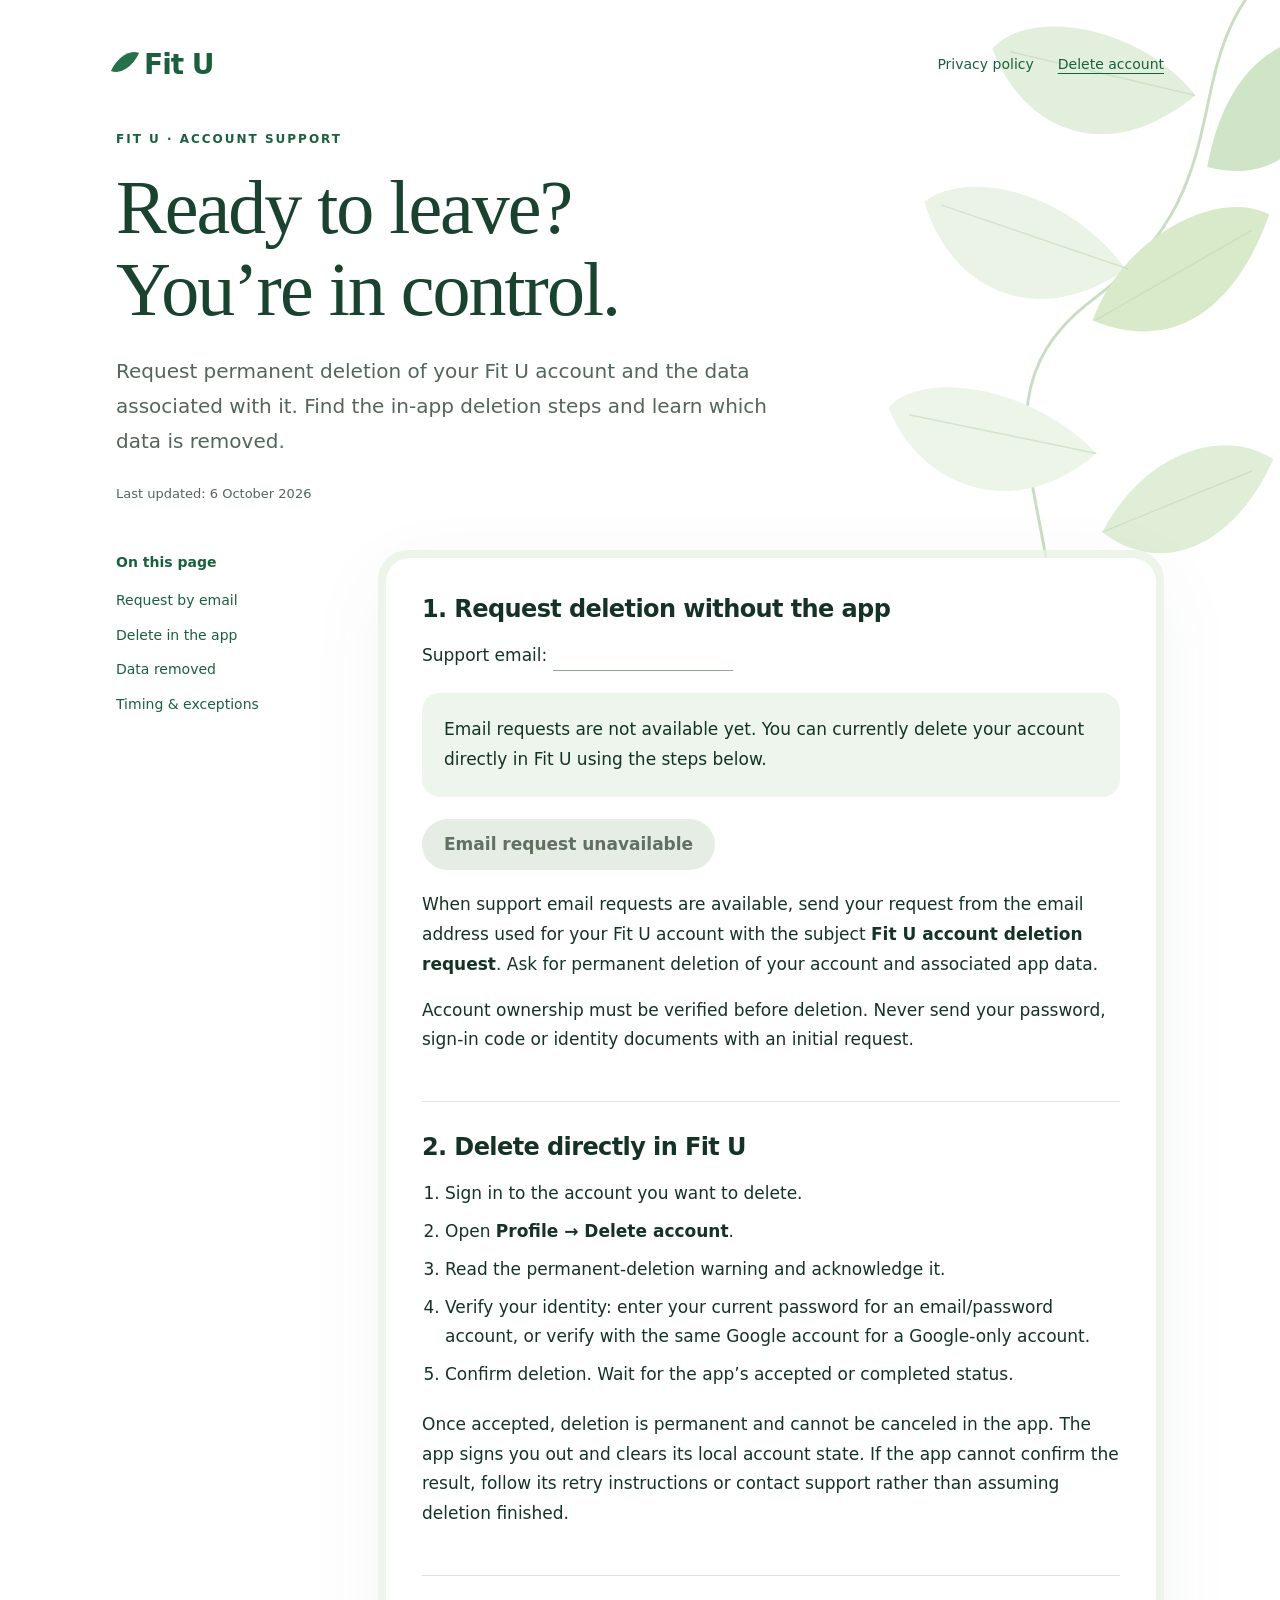
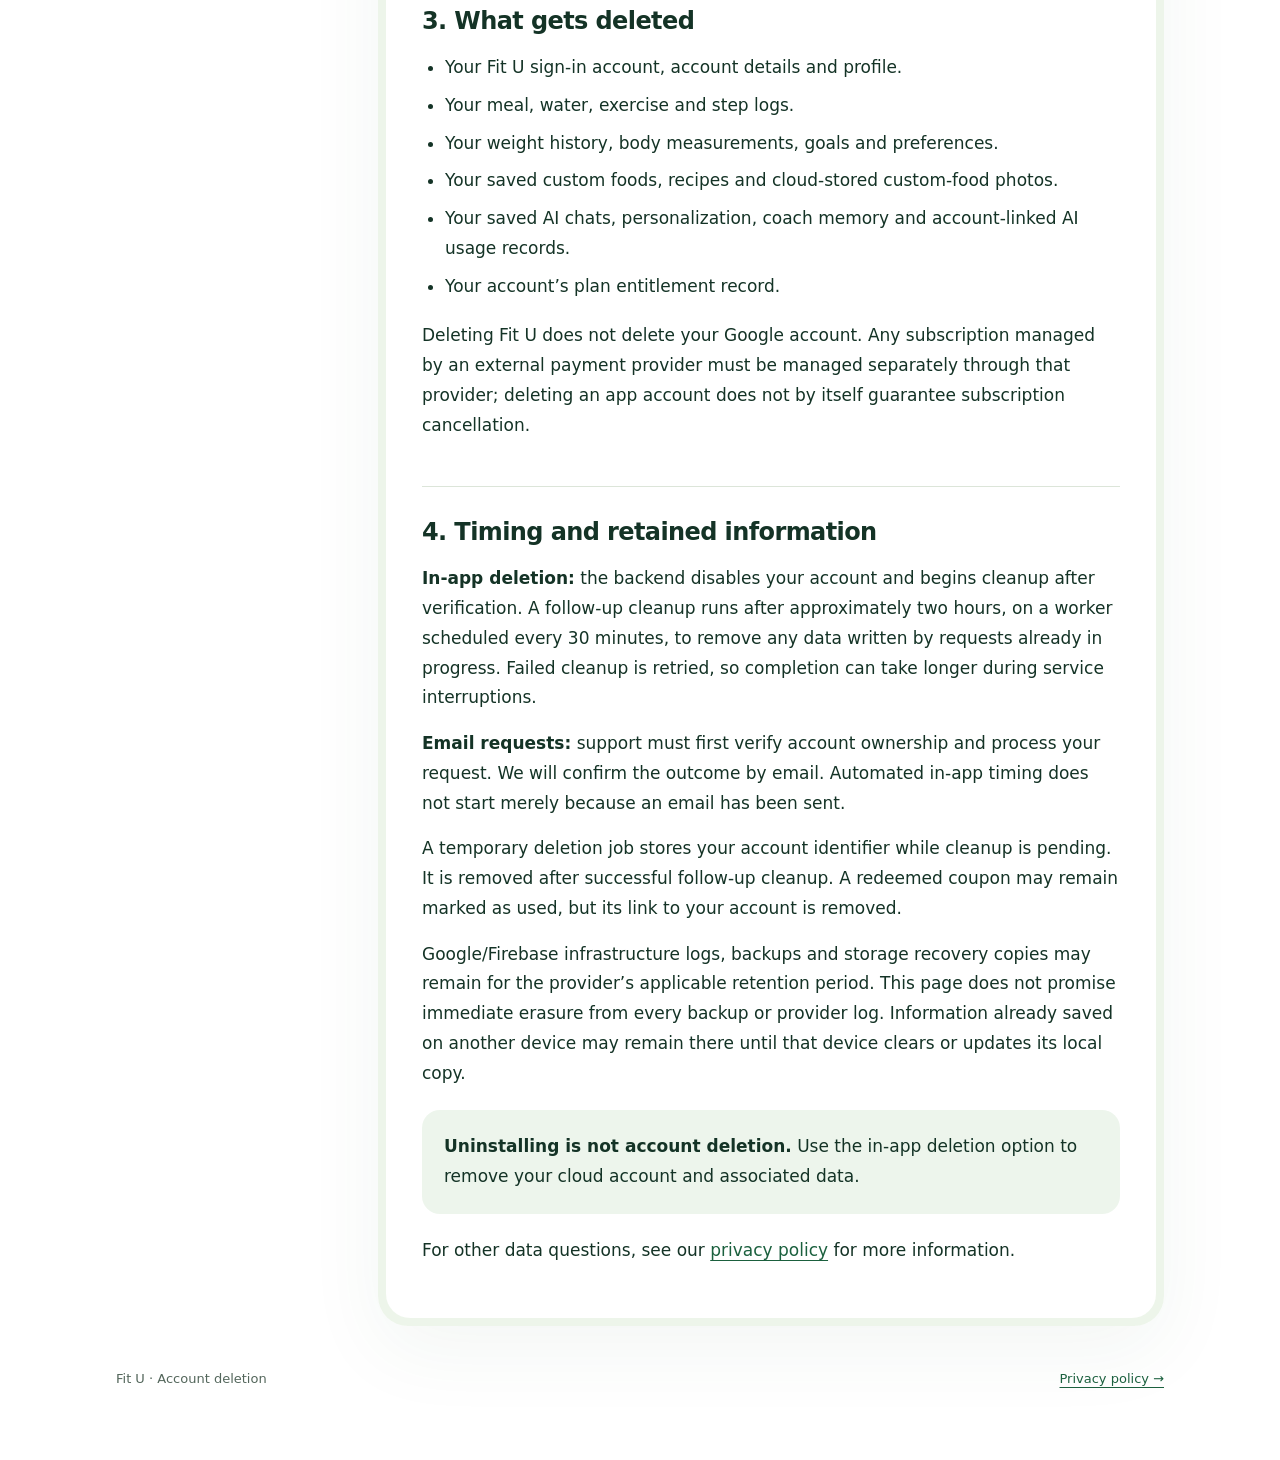
==== account-deletion.html @ ba50d15b "Add Fit U privacy and account deletion website" ====
<!doctype html>
<html lang="en"><head><meta charset="utf-8"><meta name="viewport" content="width=device-width,initial-scale=1"><meta name="description" content="Request permanent deletion of your Fit U account and associated fitness, nutrition, photo and AI data."><title>Delete your account · Fit U</title><link rel="stylesheet" href="styles.css"></head>
<body><a class="skip" href="#main">Skip to content</a><div class="shell"><header><a class="brand" href="./">Fit U</a><nav aria-label="Main navigation"><a href="privacy-policy.html">Privacy policy</a><a href="account-deletion.html" aria-current="page">Delete account</a></nav></header>
<main id="main"><div class="eyebrow">Fit U · Account support</div><h1>Ready to leave?<br>You’re in control.</h1><p class="intro">Request permanent deletion of your Fit U account and the data associated with it. Find the in-app deletion steps and learn which data is removed.</p><p class="date">Last updated: 6 October 2026</p><div class="layout"><aside class="contents" aria-label="On this page"><strong>On this page</strong><a href="#request">Request by email</a><a href="#app">Delete in the app</a><a href="#removed">Data removed</a><a href="#timing">Timing & exceptions</a></aside><div class="paper"><div class="core">
<section id="request"><h2>1. Request deletion without the app</h2><p>Support email: <span class="email-slot" aria-label="Support email not yet provided"></span></p><div class="callout"><p>Email requests are not available yet. You can currently delete your account directly in Fit U using the steps below.</p></div><div class="button" aria-disabled="true">Email request unavailable</div><p style="margin-top:20px">When support email requests are available, send your request from the email address used for your Fit U account with the subject <strong>Fit U account deletion request</strong>. Ask for permanent deletion of your account and associated app data.</p><p>Account ownership must be verified before deletion. Never send your password, sign-in code or identity documents with an initial request.</p></section><section id="app"><h2>2. Delete directly in Fit U</h2><ol><li>Sign in to the account you want to delete.</li><li>Open <strong>Profile → Delete account</strong>.</li><li>Read the permanent-deletion warning and acknowledge it.</li><li>Verify your identity: enter your current password for an email/password account, or verify with the same Google account for a Google-only account.</li><li>Confirm deletion. Wait for the app’s accepted or completed status.</li></ol><p>Once accepted, deletion is permanent and cannot be canceled in the app. The app signs you out and clears its local account state. If the app cannot confirm the result, follow its retry instructions or contact support rather than assuming deletion finished.</p></section>
<section id="removed"><h2>3. What gets deleted</h2><ul><li>Your Fit U sign-in account, account details and profile.</li><li>Your meal, water, exercise and step logs.</li><li>Your weight history, body measurements, goals and preferences.</li><li>Your saved custom foods, recipes and cloud-stored custom-food photos.</li><li>Your saved AI chats, personalization, coach memory and account-linked AI usage records.</li><li>Your account’s plan entitlement record.</li></ul><p>Deleting Fit U does not delete your Google account. Any subscription managed by an external payment provider must be managed separately through that provider; deleting an app account does not by itself guarantee subscription cancellation.</p></section>
<section id="timing"><h2>4. Timing and retained information</h2><p><strong>In-app deletion:</strong> the backend disables your account and begins cleanup after verification. A follow-up cleanup runs after approximately two hours, on a worker scheduled every 30 minutes, to remove any data written by requests already in progress. Failed cleanup is retried, so completion can take longer during service interruptions.</p><p><strong>Email requests:</strong> support must first verify account ownership and process your request. We will confirm the outcome by email. Automated in-app timing does not start merely because an email has been sent.</p><p>A temporary deletion job stores your account identifier while cleanup is pending. It is removed after successful follow-up cleanup. A redeemed coupon may remain marked as used, but its link to your account is removed.</p><p>Google/Firebase infrastructure logs, backups and storage recovery copies may remain for the provider’s applicable retention period. This page does not promise immediate erasure from every backup or provider log. Information already saved on another device may remain there until that device clears or updates its local copy.</p><div class="callout"><p><strong>Uninstalling is not account deletion.</strong> Use the in-app deletion option to remove your cloud account and associated data.</p></div><p>For other data questions, see our <a href="privacy-policy.html">privacy policy</a> for more information.</p></section>
</div></div></div></main><footer><span>Fit U · Account deletion</span><a href="privacy-policy.html">Privacy policy →</a></footer></div></body></html>
---- styles.css ----
:root{color-scheme:light;--bg:#ffffff;--paper:#ffffff;--ink:#143326;--muted:#53665b;--green:#1b603e;--line:#dce5d9;--soft:#edf5ec}
*{box-sizing:border-box}html{scroll-behavior:smooth}body{margin:0;background:var(--bg);color:var(--ink);font:17px/1.75 ui-sans-serif,system-ui,sans-serif}a{color:var(--green);text-underline-offset:4px;overflow-wrap:anywhere}a:hover{text-decoration-thickness:2px}a:focus-visible{outline:3px solid var(--green);outline-offset:5px}.skip{position:absolute;top:-100px;left:16px;padding:12px;background:var(--paper)}.skip:focus{top:12px;z-index:3}.shell{max-width:1100px;margin:auto;padding:28px 26px 70px}header{display:flex;align-items:center;justify-content:space-between;gap:24px;padding:12px 0 40px} .brand{font-weight:750;letter-spacing:-1px;font-size:28px;text-decoration:none;white-space:nowrap}nav{display:flex;gap:24px;flex-wrap:wrap}nav a{font-size:14px;text-decoration:none}nav a[aria-current=page]{text-decoration:underline}.eyebrow{font-size:12px;font-weight:700;letter-spacing:2px;text-transform:uppercase;color:var(--green)}h1{font-family:Georgia,serif;font-weight:400;font-size:clamp(44px,6vw,76px);letter-spacing:-2px;line-height:1.08;margin:16px 0 24px}h2{font-size:24px;letter-spacing:-.6px;line-height:1.3;margin:0 0 16px}h3{font-size:18px;margin:22px 0 8px}p{margin:0 0 16px}.intro{max-width:720px;color:var(--muted);font-size:20px}.date{font-size:13px;color:var(--muted);margin:24px 0 44px}.layout{display:grid;grid-template-columns:220px minmax(0,1fr);gap:42px}.contents{align-self:start;position:sticky;top:24px;font-size:14px}.contents strong{display:block;margin-bottom:14px}.contents a{display:block;text-decoration:none;margin:10px 0}.paper{padding:8px;background:var(--soft);border-radius:30px}.core{background:var(--paper);border-radius:24px;padding:36px}section{scroll-margin-top:30px;padding:0 0 30px;margin:0 0 30px;border-bottom:1px solid var(--line)}section:last-child{padding-bottom:0;margin-bottom:0;border:0}ul,ol{padding-left:23px;margin:12px 0 20px}li{margin:8px 0}.callout{background:var(--soft);border-radius:18px;padding:22px;margin:22px 0}.callout p:last-child{margin-bottom:0}.button{display:inline-flex;align-items:center;gap:18px;background:var(--green);color:#fff;padding:14px 22px;border-radius:100px;text-decoration:none;font-weight:650;line-height:1.4;transition:transform .2s cubic-bezier(.16,1,.3,1)}.button:hover{transform:translateY(-2px)}.button:active{transform:scale(.98)}.button span{font-size:22px}table{width:100%;border-collapse:collapse;font-size:15px}th,td{text-align:left;vertical-align:top;padding:14px 10px;border-bottom:1px solid var(--line)}th{color:var(--green)}.table-wrap{overflow-x:auto}footer{margin-top:42px;color:var(--muted);font-size:13px;display:flex;justify-content:space-between;gap:16px;flex-wrap:wrap}.home-links{display:flex;gap:16px;flex-wrap:wrap;margin-top:32px}.notice{font-size:14px;color:var(--muted)}
@media(max-width:760px){.shell{padding:18px 18px 44px}header{align-items:flex-start;gap:12px;padding-bottom:30px}nav{gap:10px 18px;justify-content:flex-end}nav a{font-size:12px}.layout{grid-template-columns:minmax(0,1fr);gap:22px}.contents{position:static;display:flex;flex-wrap:wrap;gap:8px 18px}.contents strong{width:100%;margin:0}.contents a{margin:0}.core{padding:24px 20px}.intro{font-size:18px}.date{margin-bottom:28px}h1{letter-spacing:-1.3px}.button{max-width:100%}}
body::before{content:"";position:fixed;inset:0;background:url('leaves.svg') right top / min(680px,75vw) auto no-repeat;pointer-events:none;z-index:-1}body{isolation:isolate}.shell{position:relative}.brand::before{content:"";display:inline-block;width:18px;height:28px;margin-right:10px;border-radius:100% 0 100% 0;background:#26704b;transform:rotate(25deg);vertical-align:-2px}.paper{background:rgba(232,242,229,.78);box-shadow:0 24px 80px rgba(39,86,52,.055)}.core{background:rgba(255,255,255,.97)}.intro{max-width:670px}h1{color:#19432e}.contents strong{color:var(--green)}.button[aria-disabled=true]{background:#e5ede4;color:#61715f;cursor:default;transform:none}.email-slot{display:inline-block;min-width:180px;height:30px;border-bottom:1px solid #89ae91;vertical-align:middle}
@media(prefers-reduced-motion:reduce){html{scroll-behavior:auto}.button{transition:none}}
@media print{body{background:white;color:black;font-size:11pt}.shell{padding:0}header,footer,.contents,.skip{display:none}.layout{display:block}.paper,.core{background:white;padding:0}h1{font-size:30pt}.button{background:none;color:black;padding:0}section{break-inside:avoid}.date{margin-bottom:20px}}
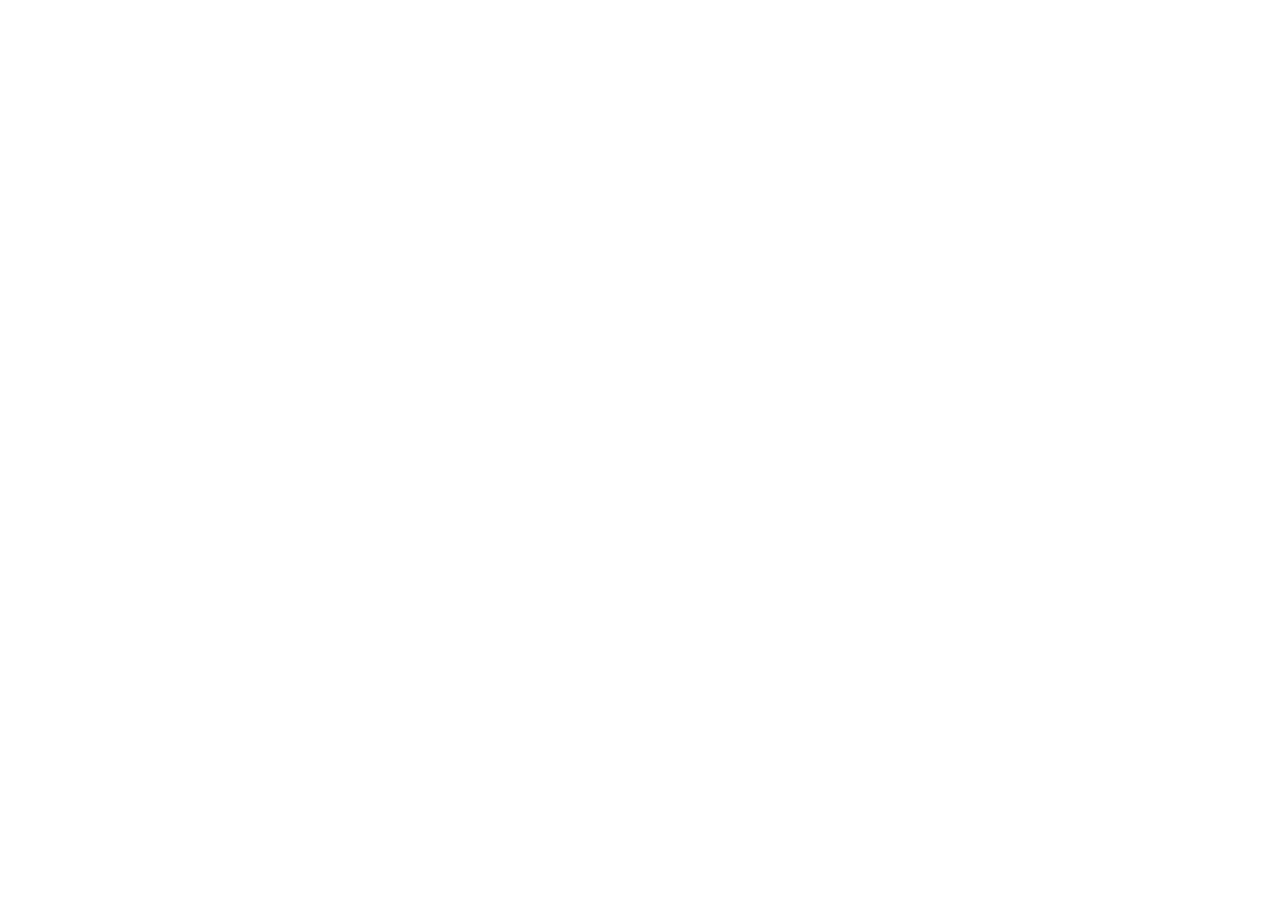
==== commit d70273f5: "Migrate public pages to fit-u.co and retain legacy redirects" ====
--- a/account-deletion.html
+++ b/account-deletion.html
@@ -1,8 +1 @@
-<!doctype html>
-<html lang="en"><head><meta charset="utf-8"><meta name="viewport" content="width=device-width,initial-scale=1"><meta name="description" content="Request permanent deletion of your Fit U account and associated fitness, nutrition, photo and AI data."><title>Delete your account · Fit U</title><link rel="stylesheet" href="styles.css"></head>
-<body><a class="skip" href="#main">Skip to content</a><div class="shell"><header><a class="brand" href="./">Fit U</a><nav aria-label="Main navigation"><a href="privacy-policy.html">Privacy policy</a><a href="account-deletion.html" aria-current="page">Delete account</a></nav></header>
-<main id="main"><div class="eyebrow">Fit U · Account support</div><h1>Ready to leave?<br>You’re in control.</h1><p class="intro">Request permanent deletion of your Fit U account and the data associated with it. Find the in-app deletion steps and learn which data is removed.</p><p class="date">Last updated: 6 October 2026</p><div class="layout"><aside class="contents" aria-label="On this page"><strong>On this page</strong><a href="#request">Request by email</a><a href="#app">Delete in the app</a><a href="#removed">Data removed</a><a href="#timing">Timing & exceptions</a></aside><div class="paper"><div class="core">
-<section id="request"><h2>1. Request deletion without the app</h2><p>Support email: <span class="email-slot" aria-label="Support email not yet provided"></span></p><div class="callout"><p>Email requests are not available yet. You can currently delete your account directly in Fit U using the steps below.</p></div><div class="button" aria-disabled="true">Email request unavailable</div><p style="margin-top:20px">When support email requests are available, send your request from the email address used for your Fit U account with the subject <strong>Fit U account deletion request</strong>. Ask for permanent deletion of your account and associated app data.</p><p>Account ownership must be verified before deletion. Never send your password, sign-in code or identity documents with an initial request.</p></section><section id="app"><h2>2. Delete directly in Fit U</h2><ol><li>Sign in to the account you want to delete.</li><li>Open <strong>Profile → Delete account</strong>.</li><li>Read the permanent-deletion warning and acknowledge it.</li><li>Verify your identity: enter your current password for an email/password account, or verify with the same Google account for a Google-only account.</li><li>Confirm deletion. Wait for the app’s accepted or completed status.</li></ol><p>Once accepted, deletion is permanent and cannot be canceled in the app. The app signs you out and clears its local account state. If the app cannot confirm the result, follow its retry instructions or contact support rather than assuming deletion finished.</p></section>
-<section id="removed"><h2>3. What gets deleted</h2><ul><li>Your Fit U sign-in account, account details and profile.</li><li>Your meal, water, exercise and step logs.</li><li>Your weight history, body measurements, goals and preferences.</li><li>Your saved custom foods, recipes and cloud-stored custom-food photos.</li><li>Your saved AI chats, personalization, coach memory and account-linked AI usage records.</li><li>Your account’s plan entitlement record.</li></ul><p>Deleting Fit U does not delete your Google account. Any subscription managed by an external payment provider must be managed separately through that provider; deleting an app account does not by itself guarantee subscription cancellation.</p></section>
-<section id="timing"><h2>4. Timing and retained information</h2><p><strong>In-app deletion:</strong> the backend disables your account and begins cleanup after verification. A follow-up cleanup runs after approximately two hours, on a worker scheduled every 30 minutes, to remove any data written by requests already in progress. Failed cleanup is retried, so completion can take longer during service interruptions.</p><p><strong>Email requests:</strong> support must first verify account ownership and process your request. We will confirm the outcome by email. Automated in-app timing does not start merely because an email has been sent.</p><p>A temporary deletion job stores your account identifier while cleanup is pending. It is removed after successful follow-up cleanup. A redeemed coupon may remain marked as used, but its link to your account is removed.</p><p>Google/Firebase infrastructure logs, backups and storage recovery copies may remain for the provider’s applicable retention period. This page does not promise immediate erasure from every backup or provider log. Information already saved on another device may remain there until that device clears or updates its local copy.</p><div class="callout"><p><strong>Uninstalling is not account deletion.</strong> Use the in-app deletion option to remove your cloud account and associated data.</p></div><p>For other data questions, see our <a href="privacy-policy.html">privacy policy</a> for more information.</p></section>
-</div></div></div></main><footer><span>Fit U · Account deletion</span><a href="privacy-policy.html">Privacy policy →</a></footer></div></body></html>
+<!doctype html><html lang="en"><meta charset="utf-8"><meta name="referrer" content="no-referrer"><title>Fit U has moved</title><link rel="canonical" href="https://fit-u.co/account-deletion"><body><p>Fit U has moved to <a href="https://fit-u.co/account-deletion">https://fit-u.co/account-deletion</a>.</p><script>location.replace("https://fit-u.co/account-deletion"+location.search+location.hash);</script></body></html>
